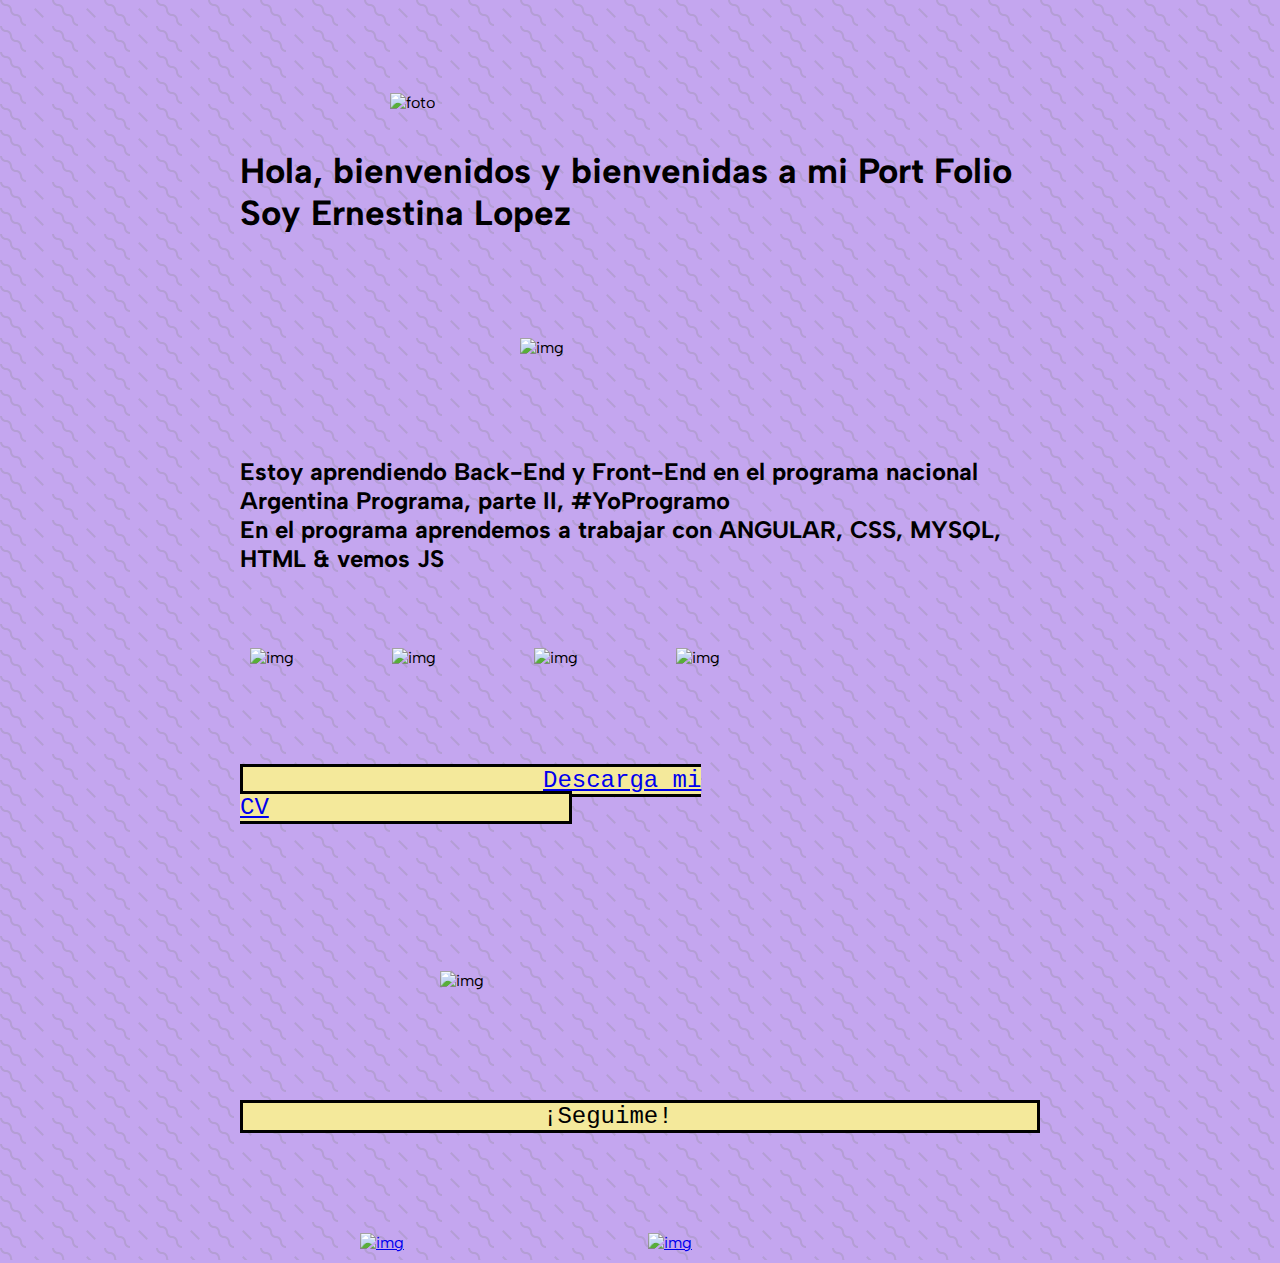
==== index.html @ bc584bfb "Add files via upload" ====
<!DOCTYPE html>
<html lang="en">
<head>
    <meta charset="UTF-8">
    <meta http-equiv="X-UA-Compatible" content="IE=edge">
    <meta name="viewport" content="width=device-width, initial-scale=1.0">
    <title>Port folio</title>
    <link rel="preconnect" href="https://fonts.googleapis.com">
    <link rel="preconnect" href="https://fonts.gstatic.com" crossorigin>
    <link href="https://fonts.googleapis.com/css2?family=Albert+Sans:wght@100&display=swap" rel="stylesheet">
    <link rel="stylesheet" href="styles.css">
</head>

<body>
    <!--Main -->
    <main>
        <!--Contenido -->
        <article class="contenido">
            <img src="img/Ernes.png" alt="foto" nav="nav-foto" />
            <h1>Hola, bienvenidos y bienvenidas a mi Port Folio 
                <br>Soy Ernestina Lopez<br/></h1>
        </article>

        <section class="picture">
            <img src="img/,codif.png" alt="img" />
        </section>

        <!--Iconos -->
        <section class="iconos">
            <h2> Estoy aprendiendo Back-End y Front-End en el programa nacional Argentina Programa, parte II, #YoProgramo
                <br> En el programa aprendemos a trabajar con ANGULAR, CSS, MYSQL, HTML & vemos JS<br/> </h2>
            <img src="img/angular.png" alt="img"/>
            <img src="img/css.png" alt="img"/>
            <img src="img/mysql.png" alt="img"/>
            <img src="img/html.png" alt="img"/>
            <div class="cv">
                <a href="#"> Descarga mi CV </a>
            </div>
        
        </section>

           
        <!--Redes-->
        <section class="imagenredes">
            <img src="img/caty.png" alt="img" />
        </section>

        <section class="redes"> 
            <p>¡Seguime!</p> 
                <a href="#"> <img src="img/linkedin.png" alt="img"/></a> 
                <a href="#"> <img src="img/twitter.png" alt="img"/> </a>
            </div> 
        </section>
        
    </main>        
</body>
</html>
---- styles.css ----
body {
    background-color: #c4a6ef;
    background-image: url("data:image/svg+xml,%3Csvg width='52' height='26' viewBox='0 0 52 26' xmlns='http://www.w3.org/2000/svg'%3E%3Cg fill='none' fill-rule='evenodd'%3E%3Cg fill='%239C92AC' fill-opacity='0.4'%3E%3Cpath d='M10 10c0-2.21-1.79-4-4-4-3.314 0-6-2.686-6-6h2c0 2.21 1.79 4 4 4 3.314 0 6 2.686 6 6 0 2.21 1.79 4 4 4 3.314 0 6 2.686 6 6 0 2.21 1.79 4 4 4v2c-3.314 0-6-2.686-6-6 0-2.21-1.79-4-4-4-3.314 0-6-2.686-6-6zm25.464-1.95l8.486 8.486-1.414 1.414-8.486-8.486 1.414-1.414z' /%3E%3C/g%3E%3C/g%3E%3C/svg%3E");
}

/*Main*/
main {
    font-family: 'Albert Sans', sans-serif;
    width: 800px;
    margin: 0 auto;
   }

   /*Contenido*/
.contenido h1 {
    font-size: 35px;
    margin: center;
}

.contenido img {
    width: 45%;
    margin: center;
    margin-top: 85px;
    margin-bottom: 15px;
    padding-left: 150px;
    padding-right: 150px;
}

.picture img {
    width: 150px;
    margin-top: 80px; 
    margin-bottom: 80px;
    padding-left: 280px;
    padding-right: 20px;
}

/*Iconos*/
.iconos h2 {
    font-weight: bold;
    margin-bottom: 0;
}

.iconos img {
    width: 100px;
    margin-right: 74px;
    margin-top: 75px;
    margin-bottom: 100px;
    padding-left: 10px;
    padding-right: 10px;
}
.iconos img:last-child {
    margin-right: 0;
}

.iconos a {
    font-family: monospace;
    font-size: 24px;
    color:black
    text-decoration: none;
    background-color: rgb(244, 233, 155);
    border_radius: 0;
    border: 3px solid black;
    padding-left: 300px;
    padding-right:300px;
    margin-bottom: 100px;
    margin-top: 80px;
}

.imagenredes img { 
    margin-top: 150px;
    margin-bottom: 10px;
    padding-left: 200px;
    padding-right: 200px;
}

.redes p {
    font-family: monospace;
    font-size: 24px;
    color:black
    text-decoration: none;
    background-color: rgb(244, 233, 155);
    border_radius: 0;
    border: 3px solid black;
    padding-left: 300px;
    padding-right:300px;
    margin-bottom: 100px;
    margin-top: 100px;
}

.redes a {
    margin-top: 25px;
    margin-bottom: 25px
    margin-right: 80px;
    padding-right: 120px;
    padding-left: 120px;
}
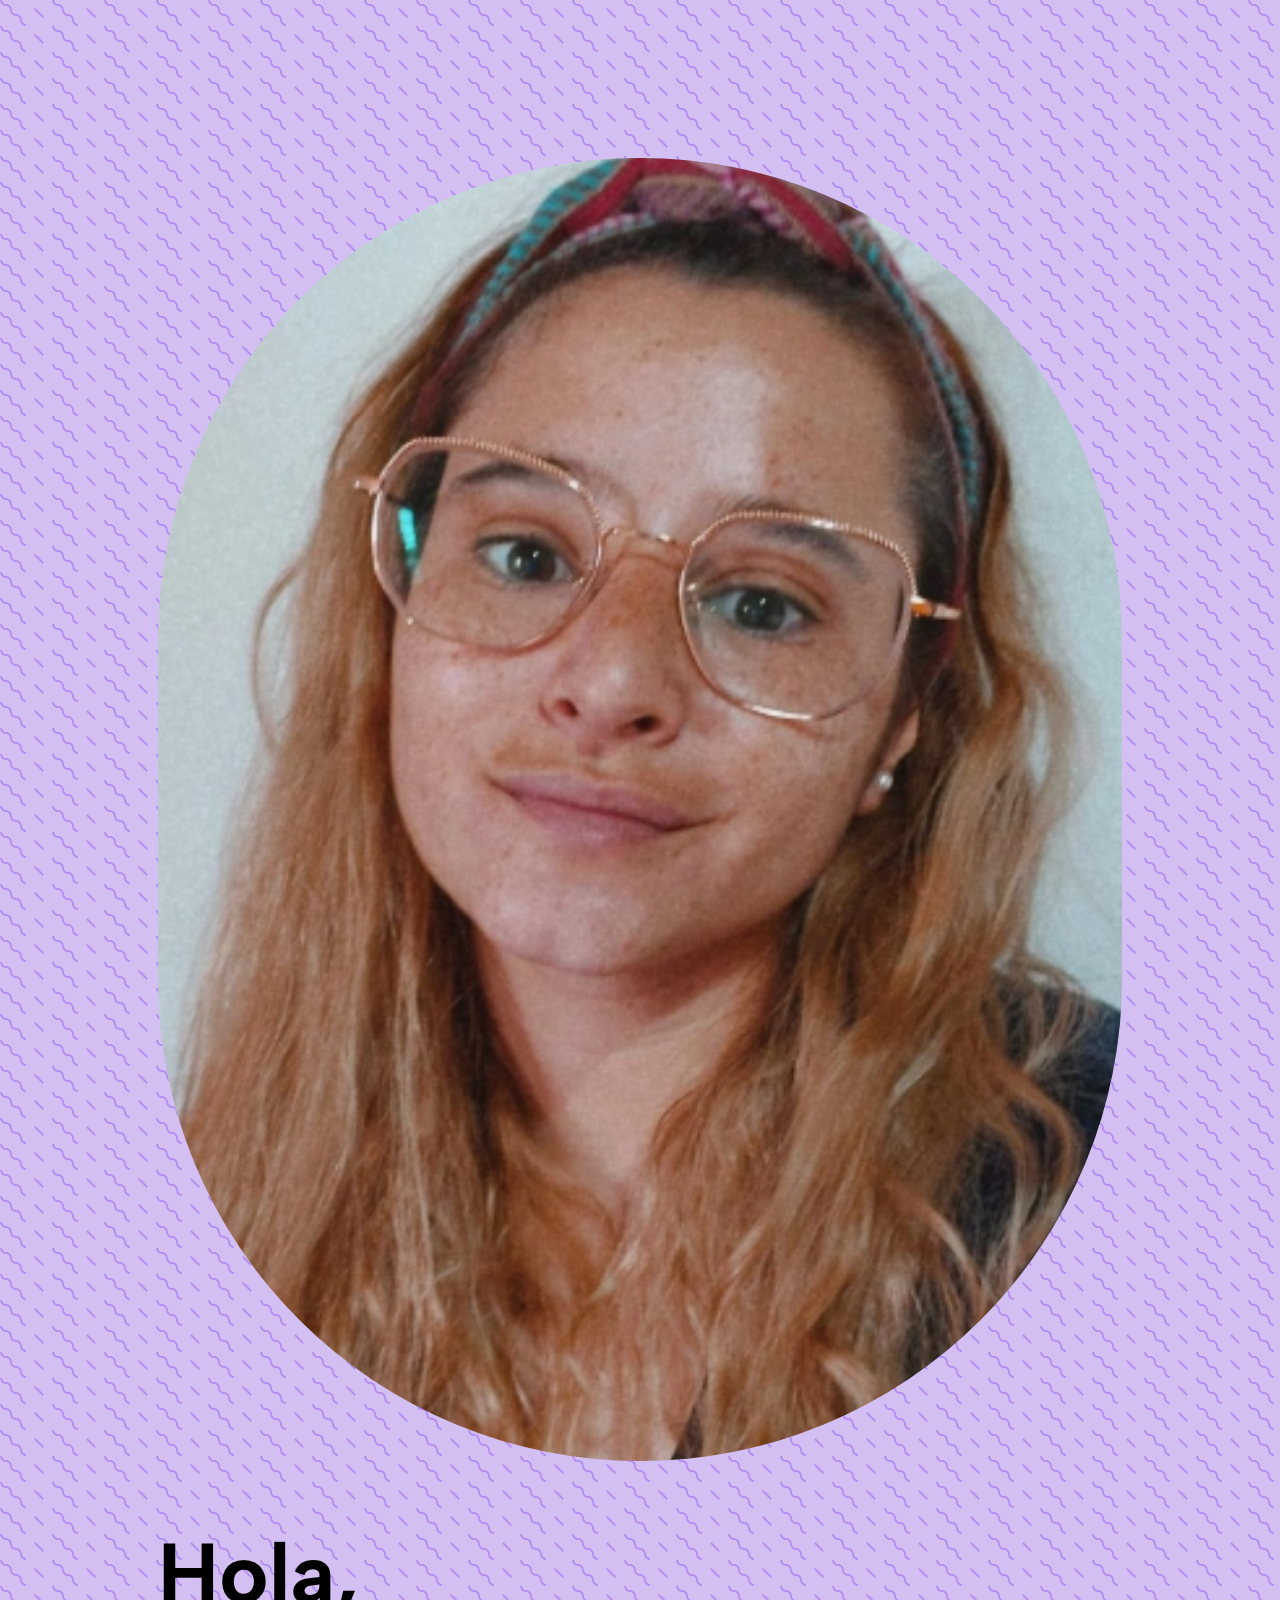
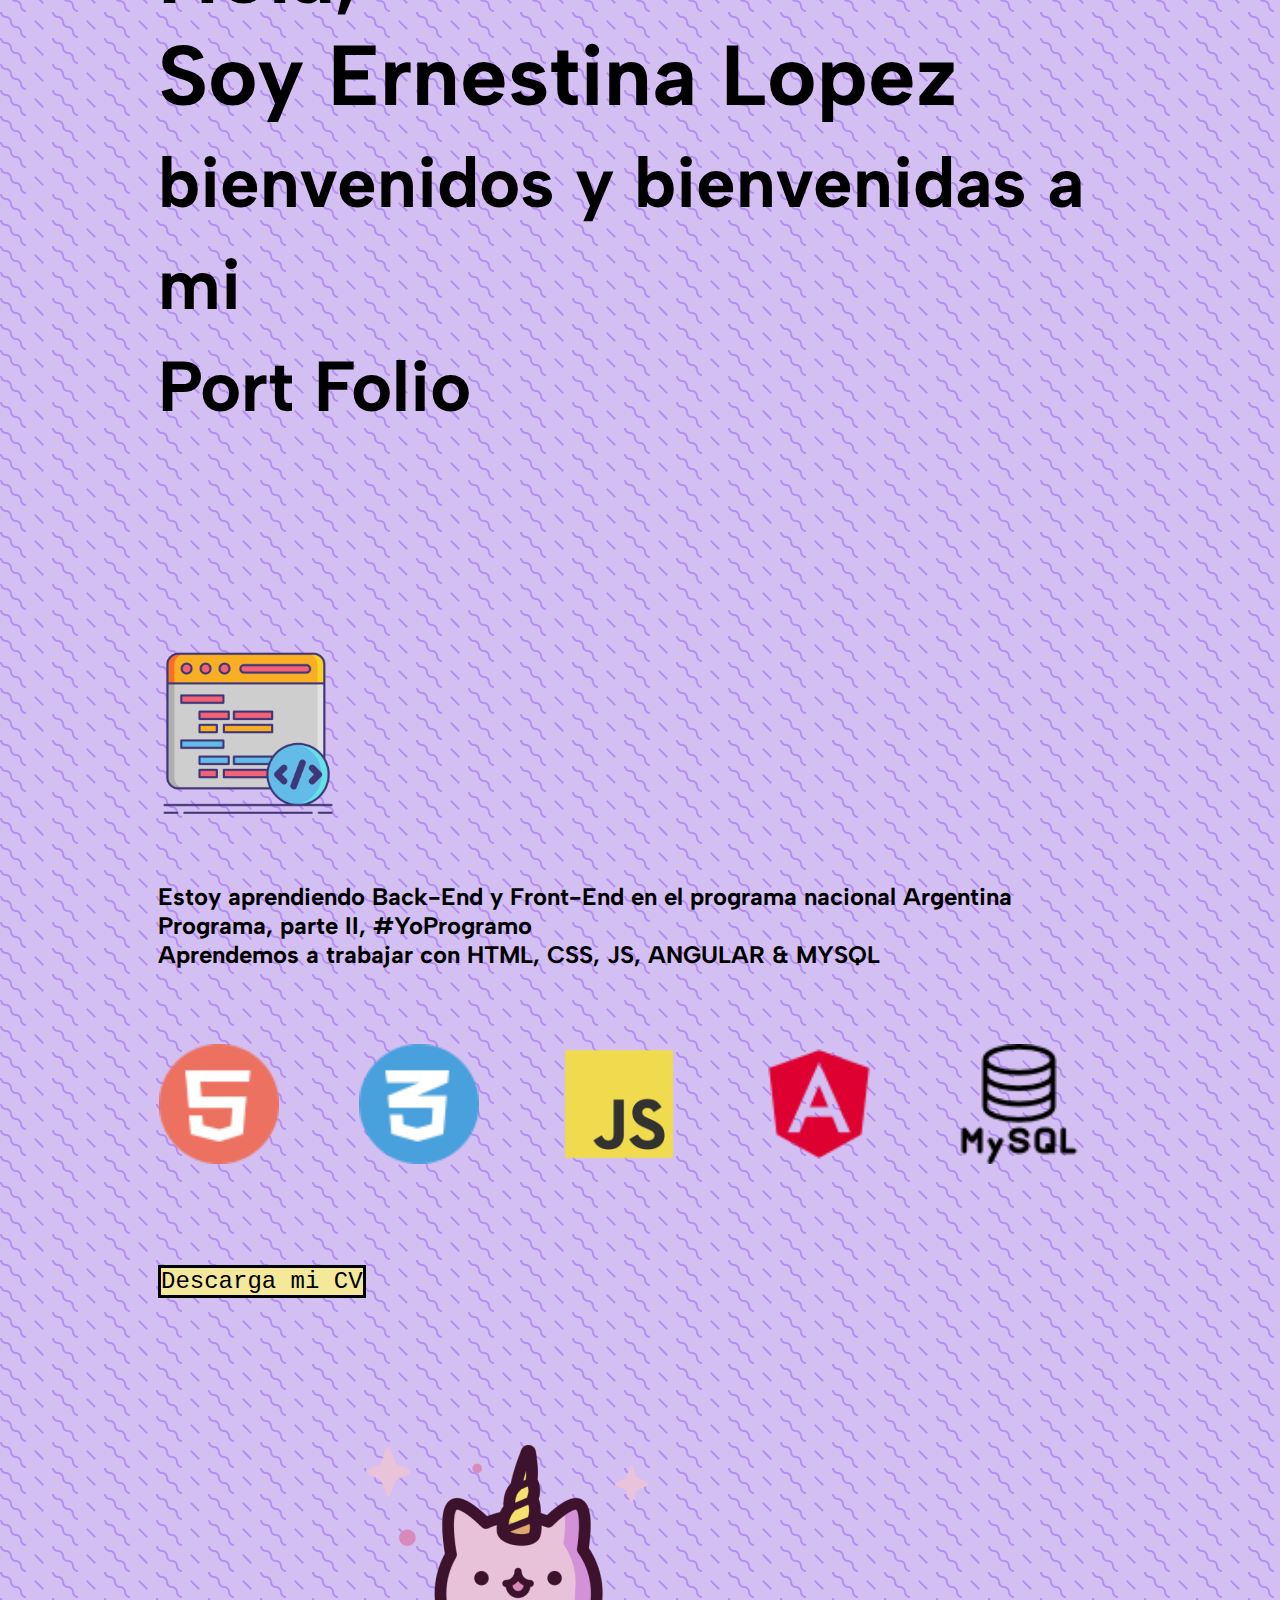
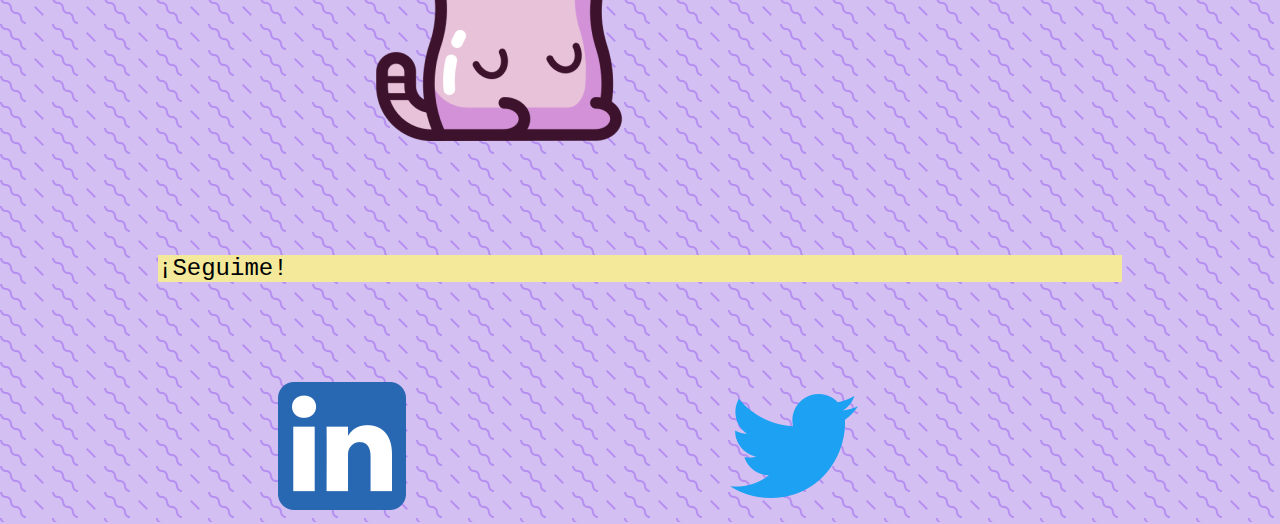
==== commit c4535d35: "Add files via upload" ====
--- a/index.html
+++ b/index.html
@@ -1,3 +1,4 @@
+
 <!DOCTYPE html>
 <html lang="en">
 <head>
@@ -8,47 +9,109 @@
     <link rel="preconnect" href="https://fonts.googleapis.com">
     <link rel="preconnect" href="https://fonts.gstatic.com" crossorigin>
     <link href="https://fonts.googleapis.com/css2?family=Albert+Sans:wght@100&display=swap" rel="stylesheet">
+    <link href="https://cdn.jsdelivr.net/npm/bootstrap@5.2.3/dist/css/bootstrap.min.css" rel="stylesheet" integrity="sha384-rbsA2VBKQhggwzxH7pPCaAqO46MgnOM80zW1RWuH61DGLwZJEdK2Kadq2F9CUG65" crossorigin="anonymous">
     <link rel="stylesheet" href="styles.css">
 </head>
 
 <body>
     <!--Main -->
+    <script src="output/app.js"></script>
+    
     <main>
         <!--Contenido -->
-        <article class="contenido">
-            <img src="img/Ernes.png" alt="foto" nav="nav-foto" />
-            <h1>Hola, bienvenidos y bienvenidas a mi Port Folio 
-                <br>Soy Ernestina Lopez<br/></h1>
-        </article>
+        <section class="contenido">
+            <div class="container text-center">
+                <div class="row">
+                    <div class="col-4">
+                        <img src="img/Ernes.png" alt="foto" nav="nav-foto" />
+                    </div>
+                    <div class="col-8">
+                        <h1> Hola, <br>Soy Ernestina Lopez </br><small>bienvenidos y bienvenidas a mi <br>Port Folio</br></small> </h1>
+                    </div>
+                </div>
+            </div>
+        </section>
+        
+        <!-- Picture-->
+        <section class="picture">
+            <div class="container text-center">
+                <div class="row">
+                    <div class="col align-self-center">
+                        <img src="img/,codif.png" alt="img" />
+                    </div>
+                </div>
+            </div>
 
-        <section class="picture">
-            <img src="img/,codif.png" alt="img" />
         </section>
 
         <!--Iconos -->
         <section class="iconos">
-            <h2> Estoy aprendiendo Back-End y Front-End en el programa nacional Argentina Programa, parte II, #YoProgramo
-                <br> En el programa aprendemos a trabajar con ANGULAR, CSS, MYSQL, HTML & vemos JS<br/> </h2>
-            <img src="img/angular.png" alt="img"/>
-            <img src="img/css.png" alt="img"/>
-            <img src="img/mysql.png" alt="img"/>
-            <img src="img/html.png" alt="img"/>
-            <div class="cv">
-                <a href="#"> Descarga mi CV </a>
+            <div class="container text-center">
+                <div class="row">
+                    <div class="col align-self-center">
+                        <h2> Estoy aprendiendo Back-End y Front-End en el programa nacional Argentina Programa, parte II, #YoProgramo
+                            <br> Aprendemos a trabajar con HTML, CSS, JS, ANGULAR & MYSQL<br/> </h2>
+                    </div>
+                </div>
             </div>
+            <div class="container text-center">
+                <div class="row">
+                    <div class="col align-self-center">
+                        <img src="img/html.png" alt="img"/>
+                        <img src="img/css.png" alt="img"/>
+                        <img src="img/JS.png" alt="img"/>
+                        <img src="img/angular.png" alt="img"/>
+                        <img src="img/mysql.png" alt="img"/>
+                    </div>
+                </div>
+            </div>
+
+            
+            <section class="cv">
+                <div class="container text-center">
+                    <div class="row">
+                        <div class="col align-self-center">
+                            <a href="#"> Descarga mi CV </a>
+                        </div>
+                    </div>
+                </div>
+
+            </section> 
+
         
         </section>
 
            
-        <!--Redes-->
+        <!--Imagen Redes-->
         <section class="imagenredes">
-            <img src="img/caty.png" alt="img" />
+            <div class="container text-center">
+                <div class="row">
+                    <div class="col align-self-center">
+                        <img src="img/caty.png" alt="img" />                    
+                    </div>
+                </div>
+            </div>
         </section>
 
+        <!--Redes-->
         <section class="redes"> 
-            <p>¡Seguime!</p> 
-                <a href="#"> <img src="img/linkedin.png" alt="img"/></a> 
-                <a href="#"> <img src="img/twitter.png" alt="img"/> </a>
+            
+            <div class="container text-center">
+                <div class="row">
+                    <div class="col align-self-center">
+                        <p>¡Seguime!</p> 
+                    </div>
+                </div>
+            </div>
+            <div class="container text-center">
+                <div class="row">
+                    <div class="col align-self-center">
+                        <a href="#"> <img src="img/linkedin.png" alt="img"/></a> 
+                        <a href="#"> <img src="img/twitter.png" alt="img"/> </a>
+                    </div>
+                </div>
+            </div>
+
             </div> 
         </section>
         
--- a/styles.css
+++ b/styles.css
@@ -1,37 +1,35 @@
-
 body {
-    background-color: #c4a6ef;
-    background-image: url("data:image/svg+xml,%3Csvg width='52' height='26' viewBox='0 0 52 26' xmlns='http://www.w3.org/2000/svg'%3E%3Cg fill='none' fill-rule='evenodd'%3E%3Cg fill='%239C92AC' fill-opacity='0.4'%3E%3Cpath d='M10 10c0-2.21-1.79-4-4-4-3.314 0-6-2.686-6-6h2c0 2.21 1.79 4 4 4 3.314 0 6 2.686 6 6 0 2.21 1.79 4 4 4 3.314 0 6 2.686 6 6 0 2.21 1.79 4 4 4v2c-3.314 0-6-2.686-6-6 0-2.21-1.79-4-4-4-3.314 0-6-2.686-6-6zm25.464-1.95l8.486 8.486-1.414 1.414-8.486-8.486 1.414-1.414z' /%3E%3C/g%3E%3C/g%3E%3C/svg%3E");
+    background-color: #d4bff2;
+background-image: url("data:image/svg+xml,%3Csvg width='52' height='26' viewBox='0 0 52 26' xmlns='http://www.w3.org/2000/svg'%3E%3Cg fill='none' fill-rule='evenodd'%3E%3Cg fill='%238849ef' fill-opacity='0.4'%3E%3Cpath d='M10 10c0-2.21-1.79-4-4-4-3.314 0-6-2.686-6-6h2c0 2.21 1.79 4 4 4 3.314 0 6 2.686 6 6 0 2.21 1.79 4 4 4 3.314 0 6 2.686 6 6 0 2.21 1.79 4 4 4v2c-3.314 0-6-2.686-6-6 0-2.21-1.79-4-4-4-3.314 0-6-2.686-6-6zm25.464-1.95l8.486 8.486-1.414 1.414-8.486-8.486 1.414-1.414z' /%3E%3C/g%3E%3C/g%3E%3C/svg%3E");
 }
 
 /*Main*/
 main {
     font-family: 'Albert Sans', sans-serif;
-    width: 800px;
-    margin: 0 auto;
-   }
+    width: 1000x;
+    padding-left: 150px;
+    padding-right: 150px;
+    padding-top: 150px;
+}
 
    /*Contenido*/
 .contenido h1 {
-    font-size: 35px;
-    margin: center;
+    font-size: 85px;
+    font-weight: bold
+
 }
 
 .contenido img {
-    width: 45%;
-    margin: center;
-    margin-top: 85px;
-    margin-bottom: 15px;
-    padding-left: 150px;
-    padding-right: 150px;
+    border-radius: 4500px;
+    width: 100%;
+
 }
 
+/* Picture */
 .picture img {
-    width: 150px;
-    margin-top: 80px; 
-    margin-bottom: 80px;
-    padding-left: 280px;
-    padding-right: 20px;
+    width: 180px;
+    margin-top: 150px; 
+    margin-bottom: 40px;
 }
 
 /*Iconos*/
@@ -41,31 +39,28 @@
 }
 
 .iconos img {
-    width: 100px;
+    width: 120px;
     margin-right: 74px;
     margin-top: 75px;
     margin-bottom: 100px;
-    padding-left: 10px;
-    padding-right: 10px;
+    padding-left: 1px;
+    padding-right: 1px;
 }
 .iconos img:last-child {
     margin-right: 0;
 }
 
 .iconos a {
+    border-radius:0;
+    border: 3px solid black;
     font-family: monospace;
     font-size: 24px;
-    color:black
-    text-decoration: none;
-    background-color: rgb(244, 233, 155);
-    border_radius: 0;
-    border: 3px solid black;
-    padding-left: 300px;
-    padding-right:300px;
-    margin-bottom: 100px;
-    margin-top: 80px;
+    text-decoration: #c4a6ef none;
+    color:black;
+    background-color:rgb(244, 233, 155);
 }
 
+/*Imagen Redes*/
 .imagenredes img { 
     margin-top: 150px;
     margin-bottom: 10px;
@@ -73,24 +68,24 @@
     padding-right: 200px;
 }
 
+/*Redes*/
 .redes p {
+    border-radius: 0 auto;
+    border-top: 1 solid;
+    margin-bottom: 100px;
+    margin-top: 100px;
     font-family: monospace;
     font-size: 24px;
-    color:black
     text-decoration: none;
     background-color: rgb(244, 233, 155);
-    border_radius: 0;
-    border: 3px solid black;
-    padding-left: 300px;
-    padding-right:300px;
-    margin-bottom: 100px;
-    margin-top: 100px;
+    color:black
 }
 
 .redes a {
-    margin-top: 25px;
-    margin-bottom: 25px
     margin-right: 80px;
     padding-right: 120px;
     padding-left: 120px;
+    margin-top: 25px;
+    margin-bottom: 25px
+
 }
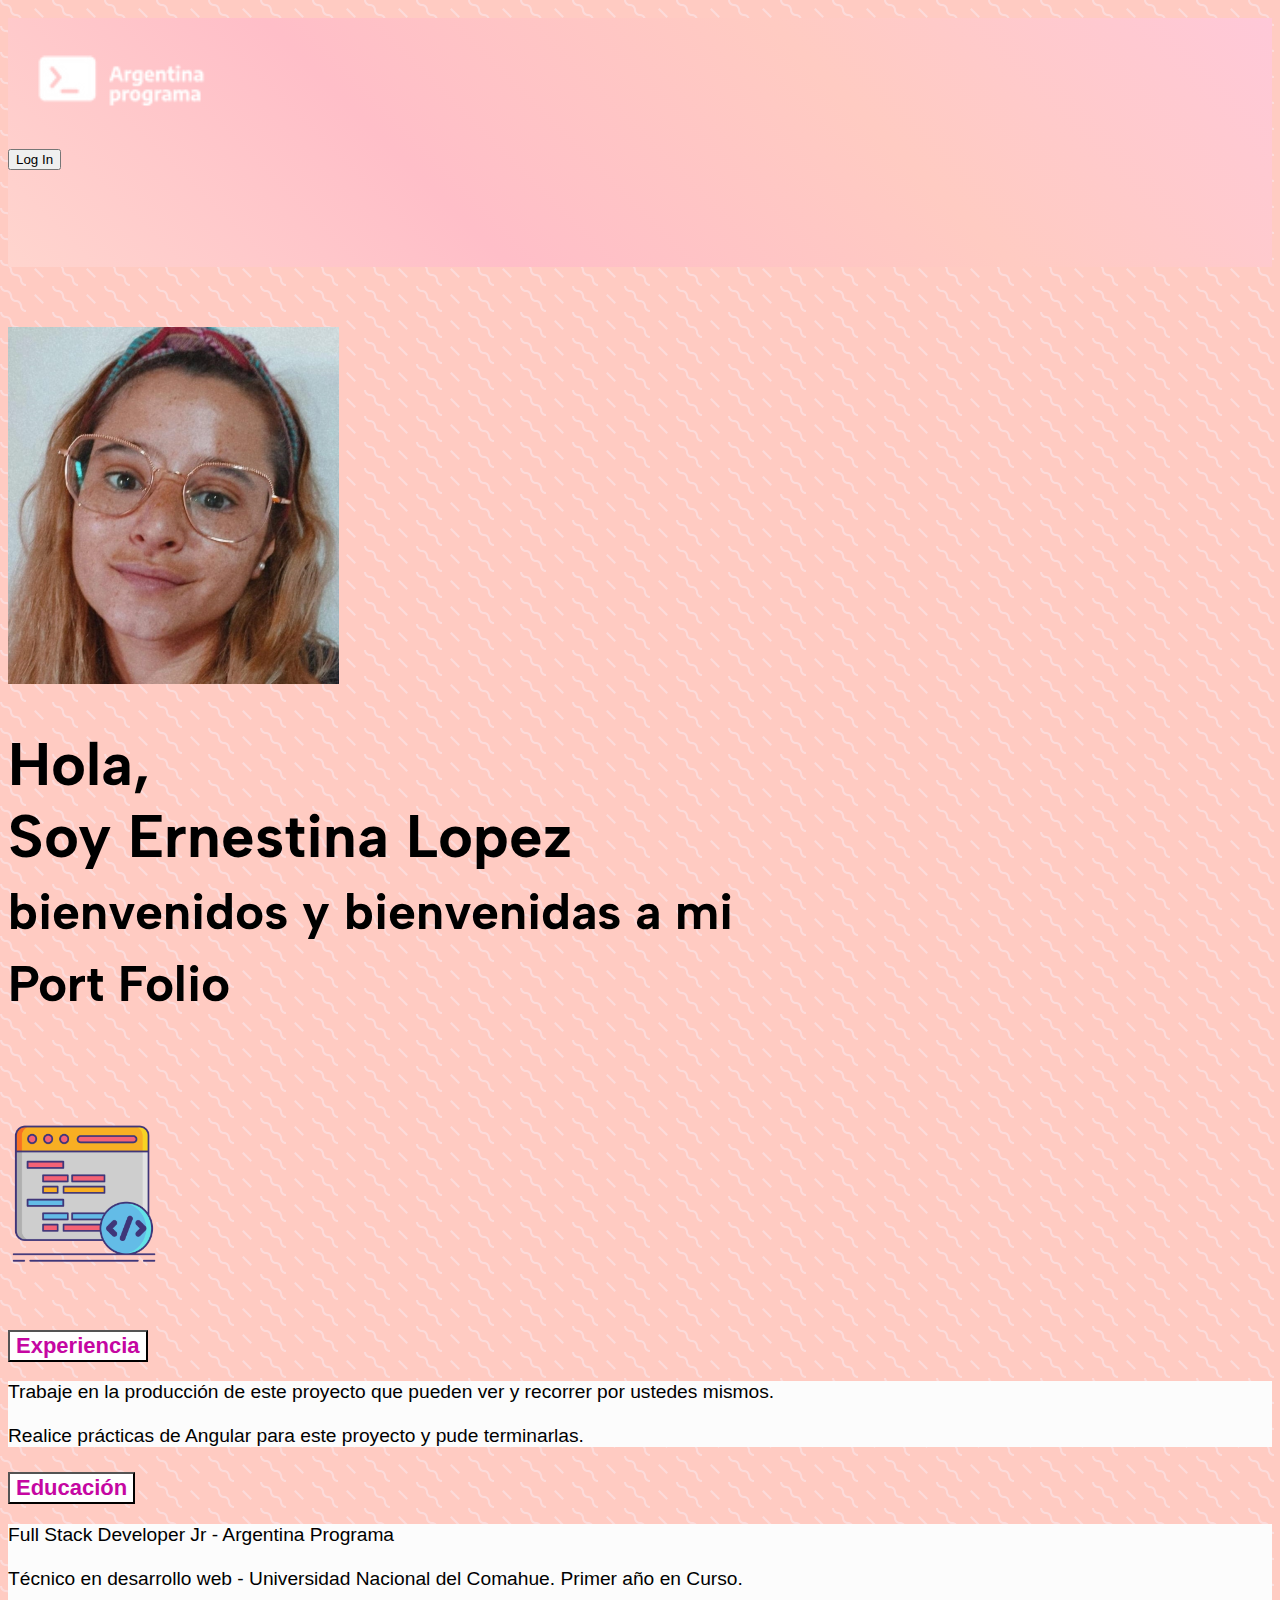
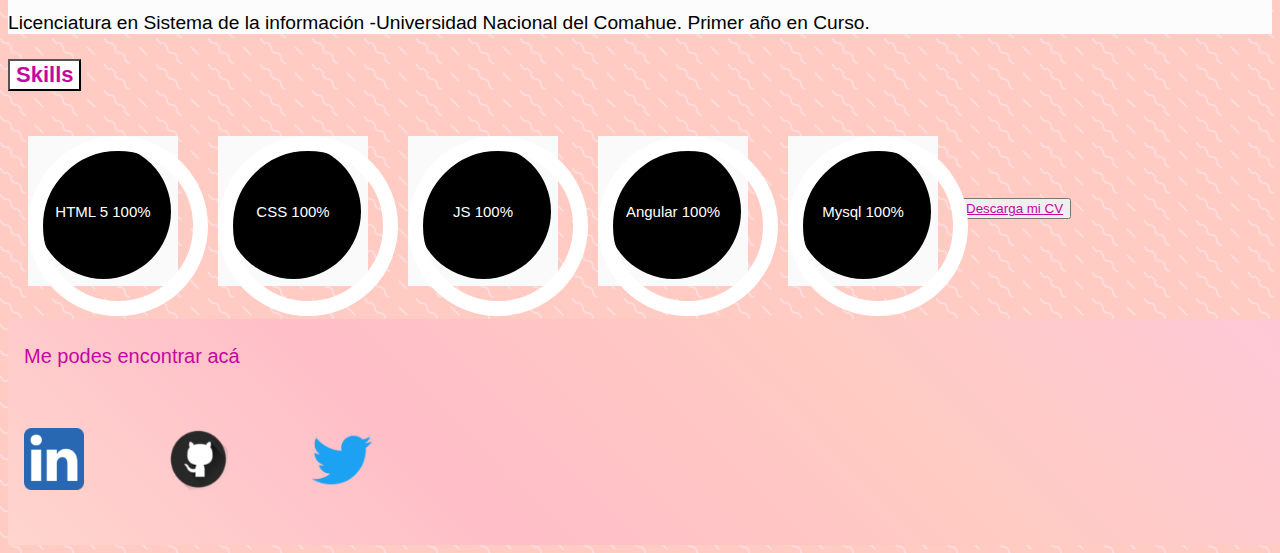
==== commit 4d867678: "Add files via upload" ====
--- a/index.html
+++ b/index.html
@@ -10,6 +10,7 @@
     <link rel="preconnect" href="https://fonts.gstatic.com" crossorigin>
     <link href="https://fonts.googleapis.com/css2?family=Albert+Sans:wght@100&display=swap" rel="stylesheet">
     <link href="https://cdn.jsdelivr.net/npm/bootstrap@5.2.3/dist/css/bootstrap.min.css" rel="stylesheet" integrity="sha384-rbsA2VBKQhggwzxH7pPCaAqO46MgnOM80zW1RWuH61DGLwZJEdK2Kadq2F9CUG65" crossorigin="anonymous">
+    <script src="https://cdn.jsdelivr.net/npm/bootstrap@5.2.3/dist/js/bootstrap.bundle.min.js" integrity="sha384-kenU1KFdBIe4zVF0s0G1M5b4hcpxyD9F7jL+jjXkk+Q2h455rYXK/7HAuoJl+0I4" crossorigin="anonymous"></script>   
     <link rel="stylesheet" href="styles.css">
 </head>
 
@@ -18,103 +19,189 @@
     <script src="output/app.js"></script>
     
     <main>
-        <!--Contenido -->
-        <section class="contenido">
-            <div class="container text-center">
-                <div class="row">
-                    <div class="col-4">
-                        <img src="img/Ernes.png" alt="foto" nav="nav-foto" />
-                    </div>
-                    <div class="col-8">
-                        <h1> Hola, <br>Soy Ernestina Lopez </br><small>bienvenidos y bienvenidas a mi <br>Port Folio</br></small> </h1>
+        <div class="container-fluid">
+            
+            <!--Banner-->
+            <div class="banner">
+                <div class="container text-center"> 
+                    <div class="row">
+                        <div class="col">
+                             <div class="d-flex align-self-start">
+                                    <img src="img/Argprograma.png" alt="img"/>
+                                </div> 
+                                <div class="d-flex align-items-end flex-column mb-2" style="height: 120px;"> 
+                                    <div class="p-2"><button type="button" class="btn btn-outline-light">Log In</button></div>
+                                </div> 
+                          
+                        </div>
                     </div>
                 </div>
             </div>
-        </section>
-        
-        <!-- Picture-->
-        <section class="picture">
-            <div class="container text-center">
-                <div class="row">
-                    <div class="col align-self-center">
-                        <img src="img/,codif.png" alt="img" />
-                    </div>
-                </div>
-            </div>
-
-        </section>
-
-        <!--Iconos -->
-        <section class="iconos">
-            <div class="container text-center">
-                <div class="row">
-                    <div class="col align-self-center">
-                        <h2> Estoy aprendiendo Back-End y Front-End en el programa nacional Argentina Programa, parte II, #YoProgramo
-                            <br> Aprendemos a trabajar con HTML, CSS, JS, ANGULAR & MYSQL<br/> </h2>
-                    </div>
-                </div>
-            </div>
-            <div class="container text-center">
-                <div class="row">
-                    <div class="col align-self-center">
-                        <img src="img/html.png" alt="img"/>
-                        <img src="img/css.png" alt="img"/>
-                        <img src="img/JS.png" alt="img"/>
-                        <img src="img/angular.png" alt="img"/>
-                        <img src="img/mysql.png" alt="img"/>
-                    </div>
-                </div>
-            </div>
-
+
+            <!--Contenido -->
+            <section class="contenido">
+                <div class="container text-center">
+                    <div class="row">
+                        <div class="col-sm-12 col-md-6 col-lg-4">
+                            <img src="img/Ernest.png" class="rounded-circle" alt="foto"/>
+                        </div>
+                        <div class="col-sm-12 col-md-6 col-lg-8">
+                            <h1> Hola, <br>Soy Ernestina Lopez </br><small>bienvenidos y bienvenidas a mi <br>Port Folio</br></small> </h1>
+                        </div>
+                    </div>
+                </div>
+            </section>
             
-            <section class="cv">
+            <!-- Picture-->
+            <section class="picture">
                 <div class="container text-center">
                     <div class="row">
                         <div class="col align-self-center">
-                            <a href="#"> Descarga mi CV </a>
-                        </div>
-                    </div>
-                </div>
-
-            </section> 
-
-        
-        </section>
-
-           
-        <!--Imagen Redes-->
-        <section class="imagenredes">
-            <div class="container text-center">
-                <div class="row">
-                    <div class="col align-self-center">
-                        <img src="img/caty.png" alt="img" />                    
-                    </div>
-                </div>
-            </div>
-        </section>
-
-        <!--Redes-->
-        <section class="redes"> 
-            
-            <div class="container text-center">
-                <div class="row">
-                    <div class="col align-self-center">
-                        <p>¡Seguime!</p> 
-                    </div>
-                </div>
-            </div>
-            <div class="container text-center">
-                <div class="row">
-                    <div class="col align-self-center">
-                        <a href="#"> <img src="img/linkedin.png" alt="img"/></a> 
-                        <a href="#"> <img src="img/twitter.png" alt="img"/> </a>
-                    </div>
-                </div>
-            </div>
-
-            </div> 
-        </section>
-        
+                            <img src="img/,codif.png" alt="img" />
+                        </div>
+                    </div>
+                </div>
+
+            </section>
+                
+            <!--Acordeon-->
+                <div class="accordion accordion-flush" id="acordeon">
+                    <div class="accordion-item">
+                      <h2 class="accordion-header" id="flush-headingOne">
+                        <button class="accordion-button collapsed" type="button" data-bs-toggle="collapse" data-bs-target="#flush-collapseOne" aria-expanded="false" aria-controls="flush-collapseOne">
+                          Experiencia
+                        </button>
+                    </h2>
+                    
+                    <div id="flush-collapseOne" class="accordion-collapse collapse" aria-labelledby="flush-headingOne" data-bs-parent="acordeon">
+                        <div class="accordion-body">Trabaje en la producción de este proyecto que pueden ver y recorrer por ustedes mismos.</br>                       
+                        </br>Realice prácticas de Angular para este proyecto y pude terminarlas. 
+                        </div>
+                    </div>
+
+                    <div class="accordion-item">
+                        <h2 class="accordion-header" id="flush-headingTwo">
+                            <button class="accordion-button collapsed" type="button" data-bs-toggle="collapse" data-bs-target="#flush-collapseTwo" aria-expanded="false" aria-controls="flush-collapseTwo">
+                                Educación
+                            </button>
+                        </h2>
+                    <div id="flush-collapseTwo" class="accordion-collapse collapse" aria-labelledby="flush-headingTwo" data-bs-parent="acordeon">
+                        <div class="accordion-body"> Full Stack Developer Jr - Argentina Programa </br>
+                        </br> Técnico en desarrollo web - Universidad Nacional del Comahue. Primer año en Curso. </br>
+                    </br> Licenciatura en Sistema de la información -Universidad Nacional del Comahue. Primer año en Curso.  
+                        </div>
+                        </div>
+                    </div>
+                    
+                    <div class="accordion-item">
+                        <h2 class="accordion-header" id="flush-headingThree">
+                            <button class="accordion-button collapsed" type="button" data-bs-toggle="collapse" data-bs-target="#flush-collapseThree" aria-expanded="false" aria-controls="flush-collapseThree">
+                            Skills
+                            </button>
+                        </h2>
+                        
+                        <div id="flush-collapseThree" class="accordion-collapse collapse" >
+                            <div class="accordion-body" >  
+                                <div class="row d-flex justify-content-center mt-100">
+
+                                    <div class="col-md-9" >
+                                        <div class="progress blue">
+                                            <span class="progress-left">
+                                                <span class="progress-bar" ></span>
+                                            </span>                                             
+    
+                                            <span class="progress-right">
+                                                 <span class="progress-bar"> </span>
+                                            </span>
+                                            <div class="progress-value"> HTML 5 
+                                                100%</div>
+    
+                                        </div>
+    
+                                        <div class="progress yellow">
+                                            <span class="progress-left">
+                                                <span class="progress-bar"></span>
+                                            </span>
+                                            <span class="progress-right">
+                                                <span class="progress-bar"></span>
+                                            </span>
+                                            <div class="progress-value">CSS 
+                                                100%</div>
+                                        </div>                
+                                        
+                                        <div class="progress green">
+                                            <span class="progress-left">
+                                                <span class="progress-bar"></span>
+                                            </span>
+                                            <span class="progress-right">
+                                                <span class="progress-bar"></span>
+                                            </span>
+                                            <div class="progress-value">JS 
+                                                100%</div>
+                                        </div> 
+                                        
+                                        <div class="progress violet">
+                                            <span class="progress-left">
+                                                <span class="progress-bar"></span>
+                                            </span>
+                                            <span class="progress-right">
+                                                <span class="progress-bar"></span>
+                                            </span>
+                                            <div class="progress-value">Angular 
+                                                100%</div>
+                                        </div>    
+    
+                                        <div class="progress rose">
+                                            <span class="progress-left">
+                                                <span class="progress-bar"></span>
+                                            </span>
+                                            <span class="progress-right">
+                                                <span class="progress-bar"></span>
+                                            </span>
+                                            <div class="progress-value">Mysql 
+                                                100%</div>
+                                        </div>    
+                                        
+                                    </div>
+                                </div> 
+                               
+                            </div>
+
+                            </div>
+                            
+
+                        </div>
+                    </div>
+                  
+                </div>
+
+                <div class="cv">
+                    <div class="container text-center">
+                        <div class="row">
+                            <div class="col align-self-center">
+                                <button type="button" class="btn btn-outline-light"><a href="#"> Descarga mi CV </a> </button>
+                            </div>
+                        </div>
+                    </div>
+                </div>
+
+            <!--Redes-->
+            <section class="redes"> 
+                <div class="container">
+                        <div class="container text-center">
+                            <div class="bg-indigo text-indigo">Me podes encontrar acá</div>
+                        </div>
+                        <div class="container text-center">
+                            <div class="row">
+                                <div class="col align-self-center">
+                                <a href="#"> <img src="img/linkedin.png" alt="img"/></a> 
+                                <a href="#"> <img src="img/Git2.png" alt="img"/></a>
+                                <a href="#"> <img src="img/twitter.png" alt="img"/></a>
+                                </div>
+                            </div>
+                        </div>
+                </div>      
+        </div>      
     </main>        
 </body>
 </html>--- a/styles.css
+++ b/styles.css
@@ -1,91 +1,338 @@
 body {
-    background-color: #d4bff2;
-background-image: url("data:image/svg+xml,%3Csvg width='52' height='26' viewBox='0 0 52 26' xmlns='http://www.w3.org/2000/svg'%3E%3Cg fill='none' fill-rule='evenodd'%3E%3Cg fill='%238849ef' fill-opacity='0.4'%3E%3Cpath d='M10 10c0-2.21-1.79-4-4-4-3.314 0-6-2.686-6-6h2c0 2.21 1.79 4 4 4 3.314 0 6 2.686 6 6 0 2.21 1.79 4 4 4 3.314 0 6 2.686 6 6 0 2.21 1.79 4 4 4v2c-3.314 0-6-2.686-6-6 0-2.21-1.79-4-4-4-3.314 0-6-2.686-6-6zm25.464-1.95l8.486 8.486-1.414 1.414-8.486-8.486 1.414-1.414z' /%3E%3C/g%3E%3C/g%3E%3C/svg%3E");
+    background-color: #ffcbc2;
+    background-image: url("data:image/svg+xml,%3Csvg width='52' height='26' viewBox='0 0 52 26' xmlns='http://www.w3.org/2000/svg'%3E%3Cg fill='none' fill-rule='evenodd'%3E%3Cg fill='%23f7f2fe' fill-opacity='0.4'%3E%3Cpath d='M10 10c0-2.21-1.79-4-4-4-3.314 0-6-2.686-6-6h2c0 2.21 1.79 4 4 4 3.314 0 6 2.686 6 6 0 2.21 1.79 4 4 4 3.314 0 6 2.686 6 6 0 2.21 1.79 4 4 4v2c-3.314 0-6-2.686-6-6 0-2.21-1.79-4-4-4-3.314 0-6-2.686-6-6zm25.464-1.95l8.486 8.486-1.414 1.414-8.486-8.486 1.414-1.414z' /%3E%3C/g%3E%3C/g%3E%3C/svg%3E");
+
 }
 
 /*Main*/
 main {
     font-family: 'Albert Sans', sans-serif;
-    width: 1000x;
-    padding-left: 150px;
-    padding-right: 150px;
-    padding-top: 150px;
+    width: 100%;
+    marging:0%;
+    padding-left: auto;
+    padding-right: auto;
+    padding-top: 10px;
+}
+
+/*banner*/
+.banner {
+background-size: 400%;
+background: linear-gradient(45deg, #ffd5ce,rgb(255, 190, 200), #ffcbc2,  rgb(255, 200, 216));
+position: relative;
+animation: cambiar 10s ease-in infinite;
+}
+@keyframes cambiar {
+  0%{background-position: 0 50%;}
+  50%{background-position: 100% 50%;}
+  100%{background-position: 0 50%;}  
+}
+
+.p-2 {
+  font-size: larger;
+  font-weight: bold;
+  font-family: Verdana, Geneva, Tahoma, sans-serif ;
+}
+
+.banner img{
+    width: 20%;
 }
 
    /*Contenido*/
-.contenido h1 {
-    font-size: 85px;
+   .contenido {
+   margin-top: 60px;
+}
+    .contenido h1 {
+    font-size: 60px;
     font-weight: bold
 
 }
 
-.contenido img {
-    border-radius: 4500px;
-    width: 100%;
-
-}
 
 /* Picture */
 .picture img {
-    width: 180px;
-    margin-top: 150px; 
+    width: 12%;
+    margin-top: 58px; 
     margin-bottom: 40px;
 }
 
 /*Iconos*/
 .iconos h2 {
+    font-size:x-large;
     font-weight: bold;
+    font-family:Verdana, Geneva, Tahoma, sans-serif;
+
     margin-bottom: 0;
 }
-
 .iconos img {
-    width: 120px;
+    width: 10%;
     margin-right: 74px;
     margin-top: 75px;
     margin-bottom: 100px;
-    padding-left: 1px;
-    padding-right: 1px;
+    padding-left: auto;
+    padding-right: auto;
 }
 .iconos img:last-child {
     margin-right: 0;
 }
 
-.iconos a {
-    border-radius:0;
-    border: 3px solid black;
-    font-family: monospace;
+.cv {
+    font-family: Verdana, Geneva, Tahoma, sans-serif;
     font-size: 24px;
-    text-decoration: #c4a6ef none;
-    color:black;
-    background-color:rgb(244, 233, 155);
-}
+    margin-top: 100px;
+    margin-bottom: 100px;
+}
+
+.cv a {
+  color:rgb(197, 7, 162);
+}
+
+/*Acordeon*/
+
+.accordion-item button  {
+  background-color: #ffffff;
+  color: rgb(197, 7, 162);
+  font-size: 22px;
+  font-weight: bold;
+  padding-left: auto;
+  padding-right: auto;
+
+}
+
+.accordion-body {
+ background-color: #fcfcfc;
+ margin-bottom: 25px;
+ font-size: larger;
+ font-family: Verdana, Geneva, Tahoma, sans-serif;
+
+}
+
+.mt-100{
+    margin-top: 20px;
+  }
+
+  .progress {
+        width: 150px;
+        height: 150px !important;
+        float: left; 
+        line-height: 150px;
+        background-color: #fafafa;
+        margin: 20px;
+        box-shadow: none;
+        position: relative;
+      }
+      .progress:after {
+        content: "";
+        width: 100%;
+        height: 100%;
+        border-radius: 800%;
+        border: 15px solid #fff;
+        position: absolute;
+        top: 0;
+        left: 0;
+      }
+      
+      .progress>span {
+        width: 50%;
+        height: 100%;
+        overflow: hidden;;
+        position: absolute;
+        top: 0;
+        z-index: 1;
+      }
+
+      .progress .progress-value {
+        width: 90%;
+        height: 90%;
+        border-radius: 60%;
+        background: black;
+        font-size: 15px;
+        font-family: Verdana, Geneva, Tahoma, sans-serif;
+        color: rgb(255, 255, 255);
+        line-height: 135px;
+        text-align: center;
+        position: absolute;
+        top: 5%;
+        left: 5%;
+        }
+
+       .progress .progress-left {
+        left: 0;
+      }
+      .progress .progress-bar {
+        width: 100%;
+        height: 100%;
+        background: none;
+        border-width: 12px;
+        border-style: solid;
+        position: absolute;
+        top: 0;
+      }
+      
+      .progress .progress-left .progress-bar {
+        left: 100%;
+        border-top-right-radius: 100px;
+        border-bottom-right-radius: 100px;
+        border-left: 0;
+        -webkit-transform-origin: center left;
+        transform-origin: center left;
+      }
+
+      .progress .progress-right {
+        right: 0;
+      }
+      
+      .progress .progress-right .progress-bar {
+        right: 100%;
+        border-top-left-radius: 100px;
+        border-bottom-left-radius: 100px;
+        border-right: 0;
+        -webkit-transform-origin: center right;
+        transform-origin: center right;
+        animation: loading-1 1.8s linear forwards; 
+      }
+
+
+      .progress.blue .progress-bar {
+        border-color: #52b8f7;
+      }
+      .progress.blue .progress-left .progress-bar {
+        animation: loading-2 1s linear forwards;
+      }
+
+      .progress.blue .progress-right .progress-bar {
+        animation: loading-3 1s linear forwards;
+      }
+
+      .progress.yellow .progress-bar {
+        border-color: #fcc500;
+      }
+      .progress.yellow .progress-left .progress-bar {
+        animation: loading-3 1s linear forwards;
+      }
+      .progress.yellow .progress-right .progress-bar {
+        animation: loading-3 1s linear forwards;
+      }
+
+
+      .progress.green .progress-bar{
+        border-color: green;
+      }
+
+      .progress.green .progress-left .progress-bar{
+        animation: loading-4 1s linear forwards;
+      }
+      .progress.green .progress-right .progress-bar{
+        animation: loading-4 1s linear forwards;
+      }
+
+      .progress.violet .progress-bar{
+        border-color: violet;
+      }
+
+      .progress.violet .progress-left .progress-bar{
+        animation: loading-4 1s linear forwards;
+      }
+      .progress.violet .progress-right .progress-bar{
+        animation: loading-4 1s linear forwards;
+      }
+
+      
+      .progress.rose .progress-bar{
+        border-color: rosybrown;
+      }
+
+      .progress.rose .progress-left .progress-bar{
+        animation: loading-4 1s linear forwards;
+      }
+      .progress.rose .progress-right .progress-bar{
+        animation: loading-4 1s linear forwards;
+      }
+    
+      @keyframes loading-1 {
+        0% {
+          -webkit-transform: rotate(0deg);
+          transform: rotate(0deg);
+        }
+        100% {
+          -webkit-transform: rotate(180deg);
+          transform: rotate(180deg);
+        }
+    }
+             
+      @keyframes loading-2 {
+        0% {
+          -webkit-transform: rotate(0deg);
+          transform: rotate(0deg);
+        }
+        100% {
+          -webkit-transform: rotate(180deg);
+          transform: rotate(180deg);
+        }
+      }
+
+      @keyframes loading-3 {
+        0% {
+          -webkit-transform: rotate(0deg);
+          transform: rotate(0deg);
+        }
+        100% {
+          -webkit-transform: rotate(180deg);
+          transform: rotate(180deg);
+        }
+      }
+
+      @keyframes loading-4 {
+        0% {
+          -webkit-transform: rotate(0deg);
+          transform: rotate(0deg);
+        }
+        100% {
+          -webkit-transform: rotate(180deg);
+          transform: rotate(180deg);
+        }
+      }
+
+
+
+
 
 /*Imagen Redes*/
 .imagenredes img { 
-    margin-top: 150px;
+    width: 20%;
+    margin-top: 50px;
     margin-bottom: 10px;
-    padding-left: 200px;
-    padding-right: 200px;
+    padding-left: auto;
+    padding-right: auto;
 }
 
 /*Redes*/
-.redes p {
-    border-radius: 0 auto;
-    border-top: 1 solid;
-    margin-bottom: 100px;
-    margin-top: 100px;
-    font-family: monospace;
-    font-size: 24px;
-    text-decoration: none;
-    background-color: rgb(244, 233, 155);
-    color:black
+
+.redes{
+  background: linear-gradient(45deg, #ffd5ce,rgb(255, 190, 200), #ffcbc2,  rgb(255, 200, 216));
+  width: 100%;
+  height: 100%;
+  padding: 1rem;
+}
+
+.bg-indigo {
+  color:rgb(197, 7, 162);
+  margin-bottom: 60px;
+  margin-top: 10px;
+  font-family: Verdana, Geneva, Tahoma, sans-serif;
+  font-size: 20px;
 }
 
 .redes a {
+    width: 15%;
     margin-right: 80px;
-    padding-right: 120px;
-    padding-left: 120px;
-    margin-top: 25px;
+    padding-right: auto;
+    padding-left: auto;
     margin-bottom: 25px
 
 }
+
+.redes img{
+  width: 60px;
+  padding-top: auto;
+  padding-bottom: 35px;
+}
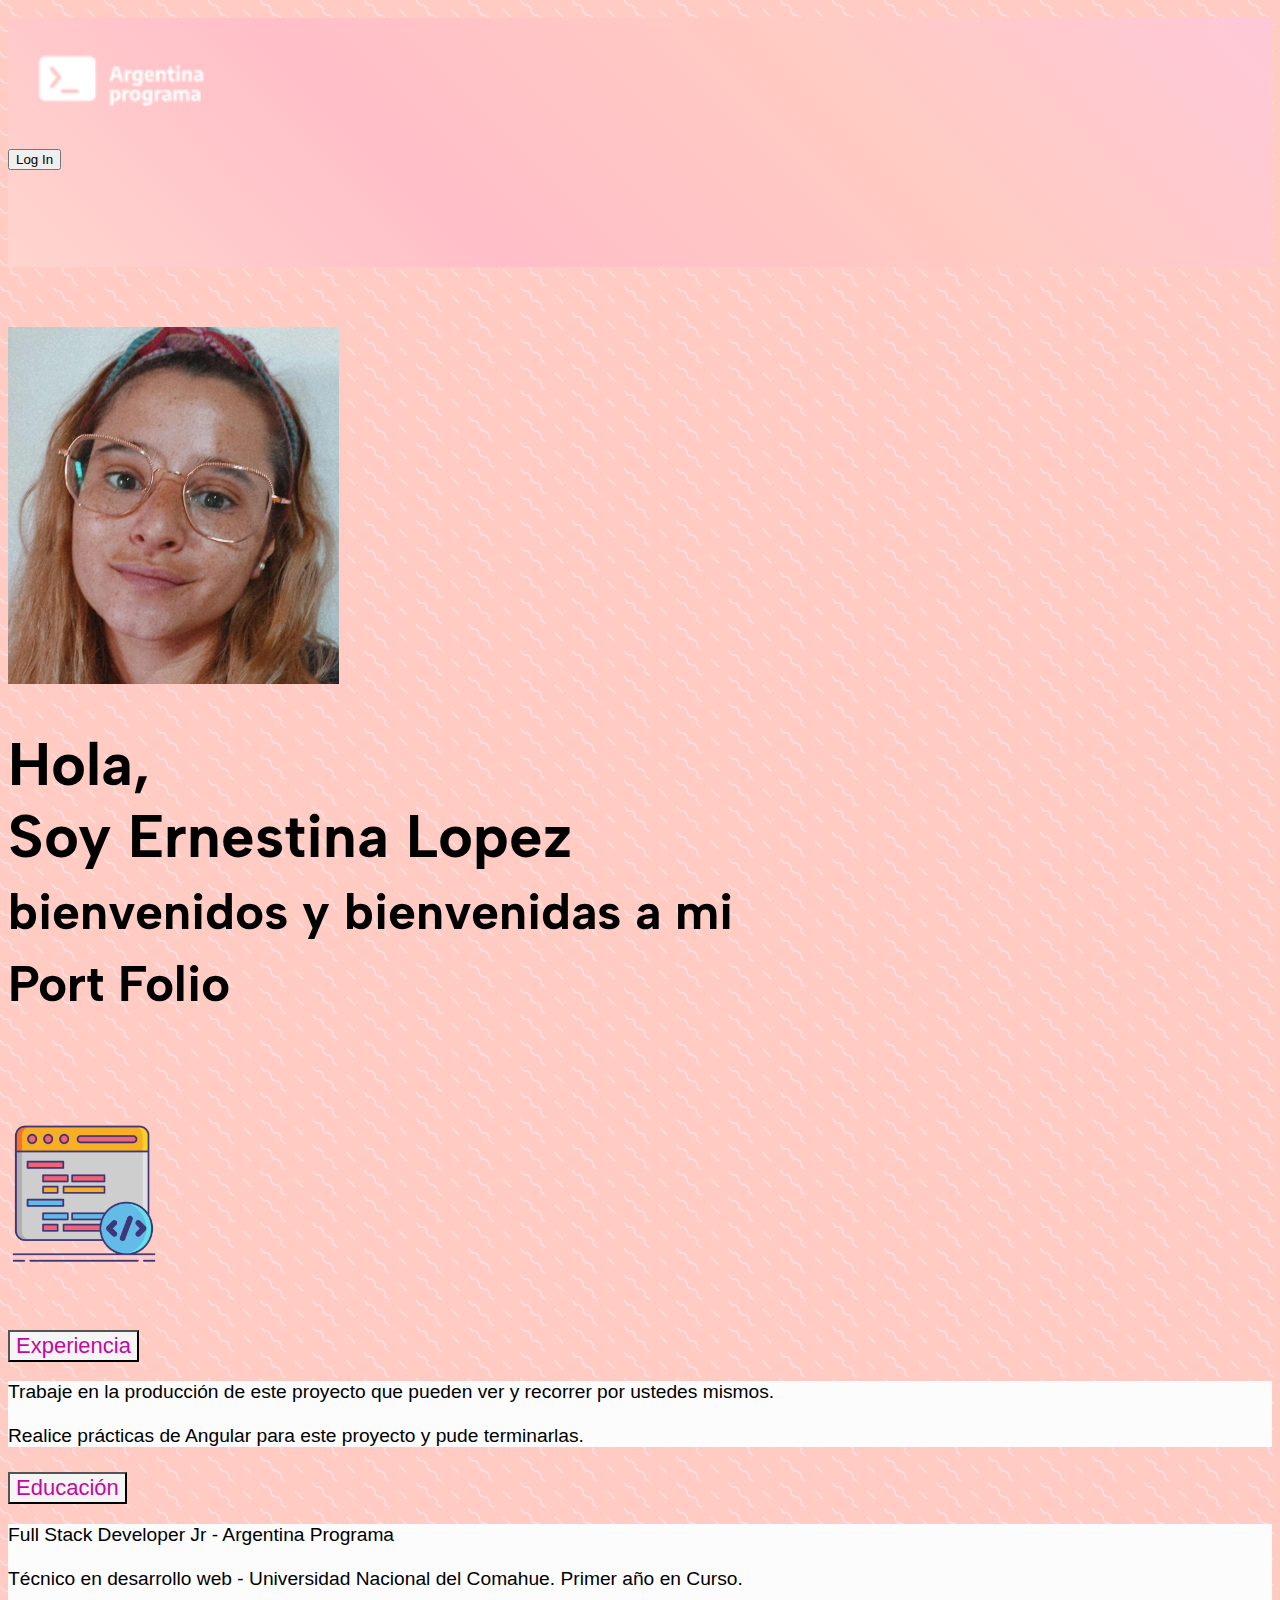
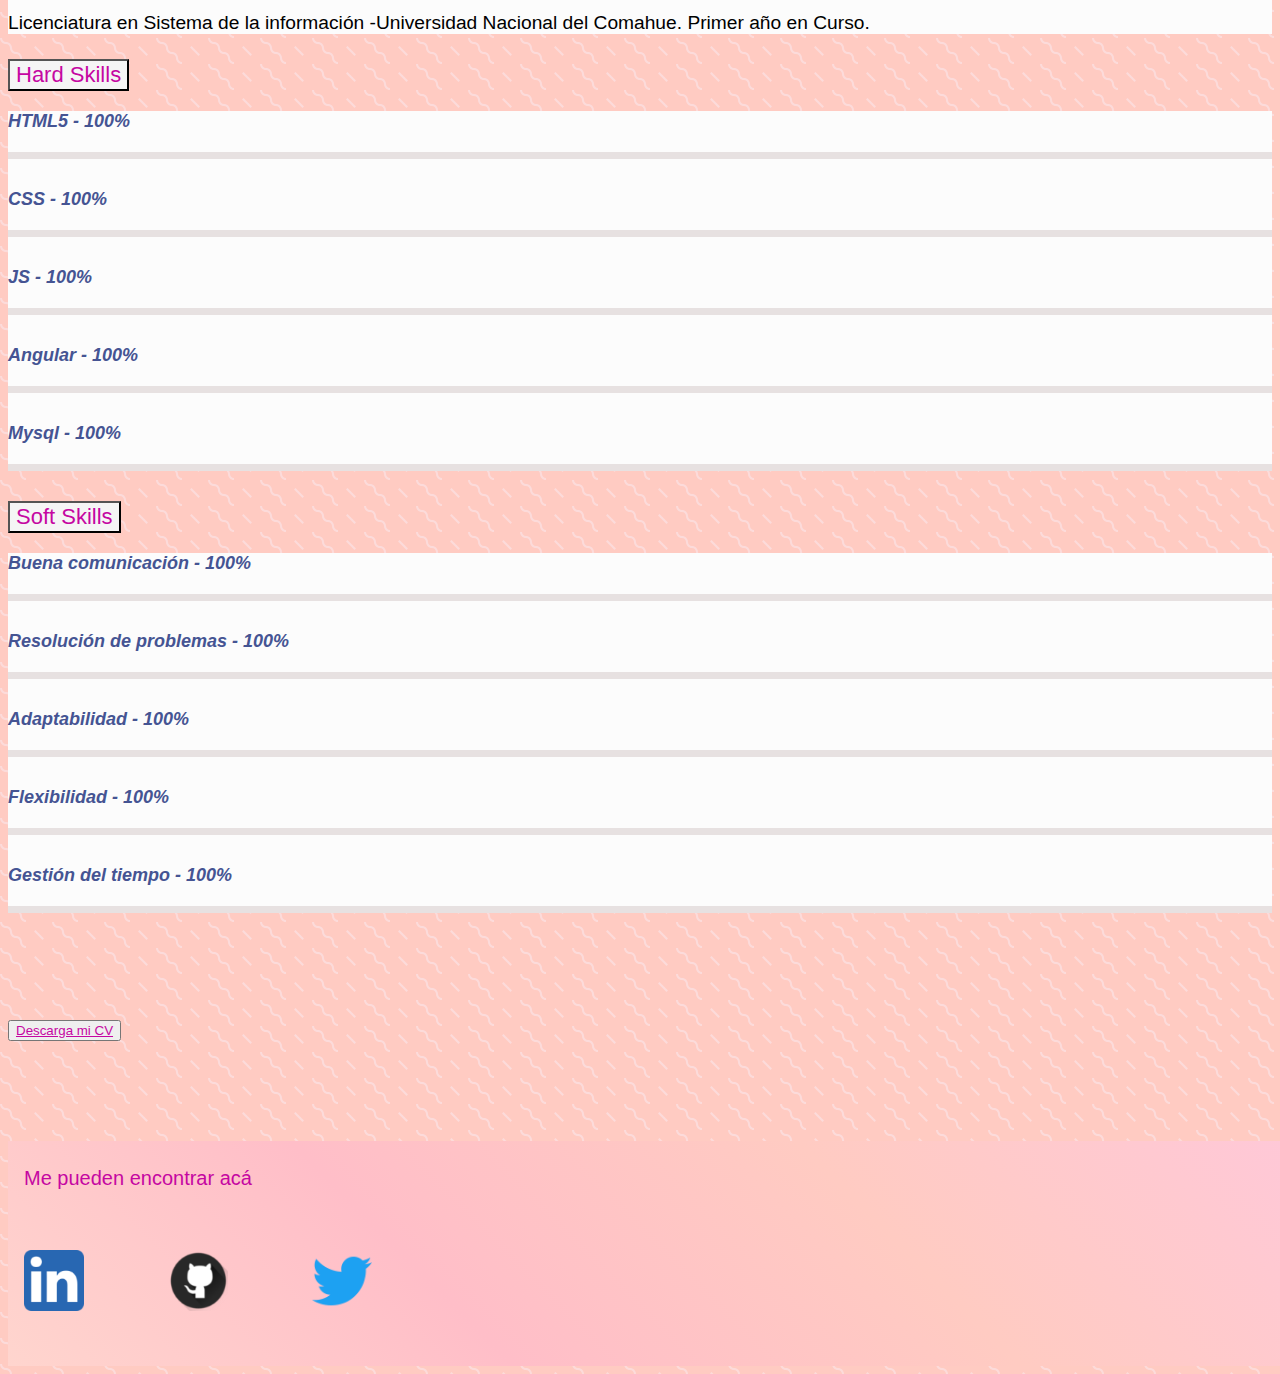
==== commit 3bb0fd3e: "Add files via upload" ====
--- a/index.html
+++ b/index.html
@@ -92,88 +92,96 @@
                         </div>
                         </div>
                     </div>
-                    
                     <div class="accordion-item">
                         <h2 class="accordion-header" id="flush-headingThree">
                             <button class="accordion-button collapsed" type="button" data-bs-toggle="collapse" data-bs-target="#flush-collapseThree" aria-expanded="false" aria-controls="flush-collapseThree">
-                            Skills
+                            Hard Skills
                             </button>
                         </h2>
-                        
                         <div id="flush-collapseThree" class="accordion-collapse collapse" >
                             <div class="accordion-body" >  
-                                <div class="row d-flex justify-content-center mt-100">
-
-                                    <div class="col-md-9" >
-                                        <div class="progress blue">
-                                            <span class="progress-left">
-                                                <span class="progress-bar" ></span>
-                                            </span>                                             
-    
-                                            <span class="progress-right">
-                                                 <span class="progress-bar"> </span>
-                                            </span>
-                                            <div class="progress-value"> HTML 5 
-                                                100%</div>
-    
+                                <div class="row d-flex justify-content">
+                                     <div class="container">
+                                         <div class="row">
+                                            <div class="col-md-6">
+                                                <h3 class="progress-title">HTML5 - 100%</h3>
+                                                <div class="progress red">
+                                                    <div class="progress-bar" style="width:100%; background:#f40a0a;"></div>
+                                                </div>
+                                               
+                                                <h3 class="progress-title">CSS - 100%</h3>
+                                                <div class="progress orange">
+                                                    <div class="progress-bar" style="width:100%; background:#f18800;"></div>
+                                                </div>
+                                                
+                                                <h3 class="progress-title">JS - 100%</h3>
+                                                <div class="progress green">
+                                                    <div class="progress-bar" style="width:100%; background:#1bab95;"></div>
+                                                </div>
+                                                
+                                                <h3 class="progress-title">Angular - 100%</h3>
+                                                <div class="progress rose">
+                                                    <div class="progress-bar" style="width:100%; background:#f27bb2;"></div>
+                                                </div>
+                                                
+                                                <h3 class="progress-title">Mysql - 100%</h3>
+                                                <div class="progress blue">
+                                                    <div class="progress-bar" style="width:100%; background:#362cff;"></div>
+                                                </div>
+                                            </div>
                                         </div>
-    
-                                        <div class="progress yellow">
-                                            <span class="progress-left">
-                                                <span class="progress-bar"></span>
-                                            </span>
-                                            <span class="progress-right">
-                                                <span class="progress-bar"></span>
-                                            </span>
-                                            <div class="progress-value">CSS 
-                                                100%</div>
-                                        </div>                
-                                        
-                                        <div class="progress green">
-                                            <span class="progress-left">
-                                                <span class="progress-bar"></span>
-                                            </span>
-                                            <span class="progress-right">
-                                                <span class="progress-bar"></span>
-                                            </span>
-                                            <div class="progress-value">JS 
-                                                100%</div>
-                                        </div> 
-                                        
-                                        <div class="progress violet">
-                                            <span class="progress-left">
-                                                <span class="progress-bar"></span>
-                                            </span>
-                                            <span class="progress-right">
-                                                <span class="progress-bar"></span>
-                                            </span>
-                                            <div class="progress-value">Angular 
-                                                100%</div>
-                                        </div>    
-    
-                                        <div class="progress rose">
-                                            <span class="progress-left">
-                                                <span class="progress-bar"></span>
-                                            </span>
-                                            <span class="progress-right">
-                                                <span class="progress-bar"></span>
-                                            </span>
-                                            <div class="progress-value">Mysql 
-                                                100%</div>
-                                        </div>    
-                                        
                                     </div>
-                                </div> 
-                               
-                            </div>
-
-                            </div>
-                            
-
-                        </div>
-                    </div>
-                  
-                </div>
+                                </div>
+                            </div>
+                        </div>
+
+                        <div class="accordion-item">
+                            <h2 class="accordion-header" id="flush-headingFour">
+                                <button class="accordion-button collapsed" type="button" data-bs-toggle="collapse" data-bs-target="#flush-collapseFour" aria-expanded="false" aria-controls="flush-collapseThree">
+                                Soft Skills
+                                </button>
+                            </h2>
+                            <div id="flush-collapseFour" class="accordion-collapse collapse" >
+                                <div class="accordion-body" >  
+                                    <div class="row d-flex justify-content">
+                                         <div class="container">
+                                             <div class="row">
+                                                <div class="col-md-6">
+                                                    <h3 class="progress-title">Buena comunicación - 100%</h3>
+                                                    <div class="progress light red">
+                                                        <div class="progress-bar" style="width:100%; background:#f77272;"></div>
+                                                    </div>
+                                                   
+                                                    <h3 class="progress-title">Resolución de problemas - 100%</h3>
+                                                    <div class="progress light orange">
+                                                        <div class="progress-bar" style="width:100%; background:#f1cd9f;"></div>
+                                                    </div>
+                                                    
+                                                    <h3 class="progress-title">Adaptabilidad - 100%</h3>
+                                                    <div class="progress light green">
+                                                        <div class="progress-bar" style="width:100%; background:#75b2a9;"></div>
+                                                    </div>
+                                                    
+                                                    <h3 class="progress-title">Flexibilidad - 100%</h3>
+                                                    <div class="progress light rose">
+                                                        <div class="progress-bar" style="width:100%; background:#eaadc9;"></div>
+                                                    </div>
+                                                    
+                                                    <h3 class="progress-title"> Gestión del tiempo - 100%</h3>
+                                                    <div class="progress light blue">
+                                                        <div class="progress-bar" style="width:100%; background:#a6a2ee;"></div>
+                                                    </div>
+                                                </div>
+                                            </div>
+                                        </div>
+                                    </div>
+                                </div>
+                            </div>
+                    </div>
+                </div>
+            </div>
+        </div>
+ 
 
                 <div class="cv">
                     <div class="container text-center">
@@ -184,12 +192,13 @@
                         </div>
                     </div>
                 </div>
+                
 
             <!--Redes-->
             <section class="redes"> 
                 <div class="container">
                         <div class="container text-center">
-                            <div class="bg-indigo text-indigo">Me podes encontrar acá</div>
+                            <div class="bg-indigo text-indigo">Me pueden encontrar acá</div>
                         </div>
                         <div class="container text-center">
                             <div class="row">
--- a/styles.css
+++ b/styles.css
@@ -8,7 +8,7 @@
 main {
     font-family: 'Albert Sans', sans-serif;
     width: 100%;
-    marging:0%;
+    margin:0%;
     padding-left: auto;
     padding-right: auto;
     padding-top: 10px;
@@ -89,10 +89,11 @@
 /*Acordeon*/
 
 .accordion-item button  {
-  background-color: #ffffff;
+  background-color: #f5f5f5;
   color: rgb(197, 7, 162);
   font-size: 22px;
-  font-weight: bold;
+  font-weight: normal;
+  font-family: 'Trebuchet MS', 'Lucida Sans Unicode', 'Lucida Grande', 'Lucida Sans', Arial, sans-serif ;
   padding-left: auto;
   padding-right: auto;
 
@@ -106,191 +107,37 @@
 
 }
 
-.mt-100{
-    margin-top: 20px;
-  }
+.progress-title{
+  font-size: 18px;
+  font-weight: 700;
+  font-style: italic;
+  color: #455493;
+  margin: 0 0 20px;
+}
+.progress{
+  height: 7px;
+  background: #e7e1e1;
+  border-radius: 0;
+  margin-bottom: 30px;
+  overflow: visible;
+}
+.progress .progress-bar{
+  border-radius: 0;
+  position: relative;
+  -webkit-animation: animate-positive 1s;
+  animation: animate-positive 1s;
+}
 
-  .progress {
-        width: 150px;
-        height: 150px !important;
-        float: left; 
-        line-height: 150px;
-        background-color: #fafafa;
-        margin: 20px;
-        box-shadow: none;
-        position: relative;
-      }
-      .progress:after {
-        content: "";
-        width: 100%;
-        height: 100%;
-        border-radius: 800%;
-        border: 15px solid #fff;
-        position: absolute;
-        top: 0;
-        left: 0;
-      }
-      
-      .progress>span {
-        width: 50%;
-        height: 100%;
-        overflow: hidden;;
-        position: absolute;
-        top: 0;
-        z-index: 1;
-      }
+.progress .progress-bar:after{
+  position: absolute;
+}
 
-      .progress .progress-value {
-        width: 90%;
-        height: 90%;
-        border-radius: 60%;
-        background: black;
-        font-size: 15px;
-        font-family: Verdana, Geneva, Tahoma, sans-serif;
-        color: rgb(255, 255, 255);
-        line-height: 135px;
-        text-align: center;
-        position: absolute;
-        top: 5%;
-        left: 5%;
-        }
-
-       .progress .progress-left {
-        left: 0;
-      }
-      .progress .progress-bar {
-        width: 100%;
-        height: 100%;
-        background: none;
-        border-width: 12px;
-        border-style: solid;
-        position: absolute;
-        top: 0;
-      }
-      
-      .progress .progress-left .progress-bar {
-        left: 100%;
-        border-top-right-radius: 100px;
-        border-bottom-right-radius: 100px;
-        border-left: 0;
-        -webkit-transform-origin: center left;
-        transform-origin: center left;
-      }
-
-      .progress .progress-right {
-        right: 0;
-      }
-      
-      .progress .progress-right .progress-bar {
-        right: 100%;
-        border-top-left-radius: 100px;
-        border-bottom-left-radius: 100px;
-        border-right: 0;
-        -webkit-transform-origin: center right;
-        transform-origin: center right;
-        animation: loading-1 1.8s linear forwards; 
-      }
-
-
-      .progress.blue .progress-bar {
-        border-color: #52b8f7;
-      }
-      .progress.blue .progress-left .progress-bar {
-        animation: loading-2 1s linear forwards;
-      }
-
-      .progress.blue .progress-right .progress-bar {
-        animation: loading-3 1s linear forwards;
-      }
-
-      .progress.yellow .progress-bar {
-        border-color: #fcc500;
-      }
-      .progress.yellow .progress-left .progress-bar {
-        animation: loading-3 1s linear forwards;
-      }
-      .progress.yellow .progress-right .progress-bar {
-        animation: loading-3 1s linear forwards;
-      }
-
-
-      .progress.green .progress-bar{
-        border-color: green;
-      }
-
-      .progress.green .progress-left .progress-bar{
-        animation: loading-4 1s linear forwards;
-      }
-      .progress.green .progress-right .progress-bar{
-        animation: loading-4 1s linear forwards;
-      }
-
-      .progress.violet .progress-bar{
-        border-color: violet;
-      }
-
-      .progress.violet .progress-left .progress-bar{
-        animation: loading-4 1s linear forwards;
-      }
-      .progress.violet .progress-right .progress-bar{
-        animation: loading-4 1s linear forwards;
-      }
-
-      
-      .progress.rose .progress-bar{
-        border-color: rosybrown;
-      }
-
-      .progress.rose .progress-left .progress-bar{
-        animation: loading-4 1s linear forwards;
-      }
-      .progress.rose .progress-right .progress-bar{
-        animation: loading-4 1s linear forwards;
-      }
-    
-      @keyframes loading-1 {
-        0% {
-          -webkit-transform: rotate(0deg);
-          transform: rotate(0deg);
-        }
-        100% {
-          -webkit-transform: rotate(180deg);
-          transform: rotate(180deg);
-        }
-    }
-             
-      @keyframes loading-2 {
-        0% {
-          -webkit-transform: rotate(0deg);
-          transform: rotate(0deg);
-        }
-        100% {
-          -webkit-transform: rotate(180deg);
-          transform: rotate(180deg);
-        }
-      }
-
-      @keyframes loading-3 {
-        0% {
-          -webkit-transform: rotate(0deg);
-          transform: rotate(0deg);
-        }
-        100% {
-          -webkit-transform: rotate(180deg);
-          transform: rotate(180deg);
-        }
-      }
-
-      @keyframes loading-4 {
-        0% {
-          -webkit-transform: rotate(0deg);
-          transform: rotate(0deg);
-        }
-        100% {
-          -webkit-transform: rotate(180deg);
-          transform: rotate(180deg);
-        }
-      }
+@-webkit-keyframes animate-positive{
+  0%{ width: 0; }
+}
+@keyframes animate-positive{
+  0%{ width: 0; }
+}
 
 
 
